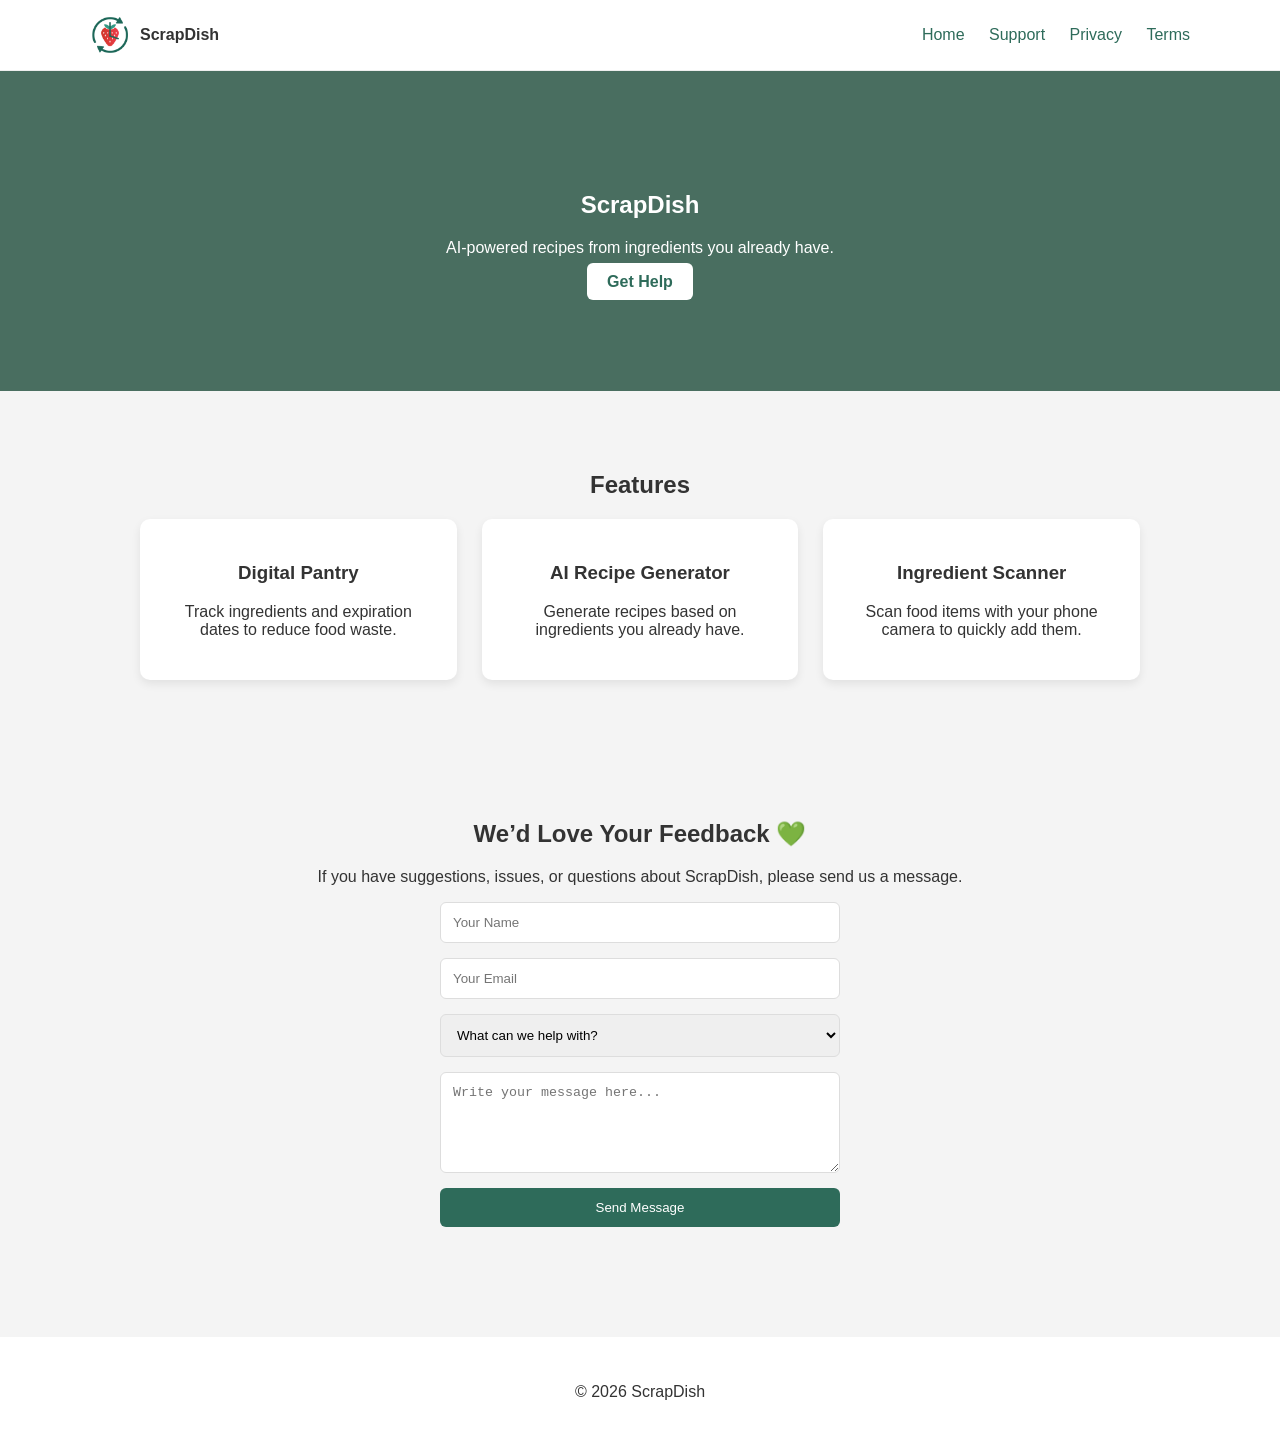
==== index.html @ 4ac2ebb9 "Initial ScrapDish support website" ====
<!doctype html>
<html lang="en">
  <head>
    <meta charset="UTF-8" />
    <meta name="viewport" content="width=device-width, initial-scale=1.0" />
    <title>ScrapDish Support</title>

    <link rel="stylesheet" href="css/styles.css" />
    <script defer src="js/script.js"></script>
  </head>

  <body>
    <nav>
      <div class="navContainer">
        <div class="brand">
          <img src="images/logo.png" class="logo" />
          <span>ScrapDish</span>
        </div>

        <div class="navLinks">
          <a href="index.html">Home</a>
          <a href="support.html">Support</a>
          <a href="privacy.html">Privacy</a>
          <a href="terms.html">Terms</a>
        </div>
      </div>
    </nav>

    <section class="hero">
      <h1>ScrapDish</h1>
      <p>AI-powered recipes from ingredients you already have.</p>

      <a class="primaryButton" href="support.html">Get Help</a>
    </section>

    <section class="features">
      <h2>Features</h2>

      <div class="featureGrid">
        <div class="card">
          <h3>Digital Pantry</h3>
          <p>Track ingredients and expiration dates to reduce food waste.</p>
        </div>

        <div class="card">
          <h3>AI Recipe Generator</h3>
          <p>Generate recipes based on ingredients you already have.</p>
        </div>

        <div class="card">
          <h3>Ingredient Scanner</h3>
          <p>Scan food items with your phone camera to quickly add them.</p>
        </div>
      </div>
    </section>

    <section class="feedback">
      <h2>We’d Love Your Feedback 💚</h2>

      <p>
        If you have suggestions, issues, or questions about ScrapDish, please
        send us a message.
      </p>

      <form id="feedbackForm">
        <input type="text" placeholder="Your Name" required />

        <input type="email" placeholder="Your Email" required />

        <select required>
          <option value="">What can we help with?</option>
          <option>General Feedback</option>
          <option>Bug Report</option>
          <option>Feature Suggestion</option>
          <option>Account Help</option>
        </select>

        <textarea
          placeholder="Write your message here..."
          rows="5"
          required
        ></textarea>

        <button type="submit">Send Message</button>
      </form>
    </section>

    <footer>
      <p>© 2026 ScrapDish</p>
    </footer>
  </body>
</html>
---- css/styles.css ----
body {
  font-family: Arial;
  margin: 0;
  background: #f4f4f4;
  color: #333;
}

nav {
  background: white;
  border-bottom: 1px solid #eee;
}

.navContainer {
  max-width: 1100px;
  margin: auto;
  display: flex;
  justify-content: space-between;
  align-items: center;
  padding: 15px;
}

.logo {
  height: 40px;
}

.brand {
  display: flex;
  align-items: center;
  gap: 10px;
  font-weight: 600;
}

.navLinks a {
  margin-left: 20px;
  text-decoration: none;
  color: #2e6b5a;
  font-weight: 500;
}

.hero {
  background: #496e60;
  color: white;
  text-align: center;
  padding: 100px 20px;
}

.primaryButton {
  background: white;
  color: #2e6b5a;
  padding: 10px 20px;
  border-radius: 6px;
  text-decoration: none;
  font-weight: 600;
}

.features {
  padding: 60px 20px;
  text-align: center;
}

.featureGrid {
  display: grid;
  grid-template-columns: repeat(auto-fit, minmax(250px, 1fr));
  gap: 25px;
  max-width: 1000px;
  margin: auto;
}

.card {
  background: white;
  padding: 25px;
  border-radius: 10px;
  box-shadow: 0 4px 10px rgba(0, 0, 0, 0.08);
}

.feedback {
  padding: 60px 20px;
  text-align: center;
}

.feedback form {
  max-width: 400px;
  margin: auto;
  display: flex;
  flex-direction: column;
  gap: 15px;
}

.feedback input,
.feedback select,
.feedback textarea {
  padding: 12px;
  border: 1px solid #ddd;
  border-radius: 6px;
}

.feedback button {
  background: #2e6b5a;
  color: white;
  border: none;
  padding: 12px;
  border-radius: 6px;
  cursor: pointer;
}

.pageHeader {
  text-align: center;
  padding: 60px;
}

.faqGrid {
  display: grid;
  grid-template-columns: repeat(auto-fit, minmax(250px, 1fr));
  gap: 25px;
  max-width: 1000px;
  margin: auto;
}

.faqCard {
  background: white;
  padding: 25px;
  border-radius: 10px;
  box-shadow: 0 4px 10px rgba(0, 0, 0, 0.08);
}

.contact {
  text-align: center;
  padding: 60px;
}

.contactBox {
  background: white;
  padding: 25px;
  display: inline-block;
  border-radius: 10px;
  box-shadow: 0 4px 10px rgba(0, 0, 0, 0.08);
}

.legal {
  max-width: 800px;
  margin: auto;
  padding: 60px 20px;
}

footer {
  text-align: center;
  padding: 30px;
  background: white;
  margin-top: 50px;
}
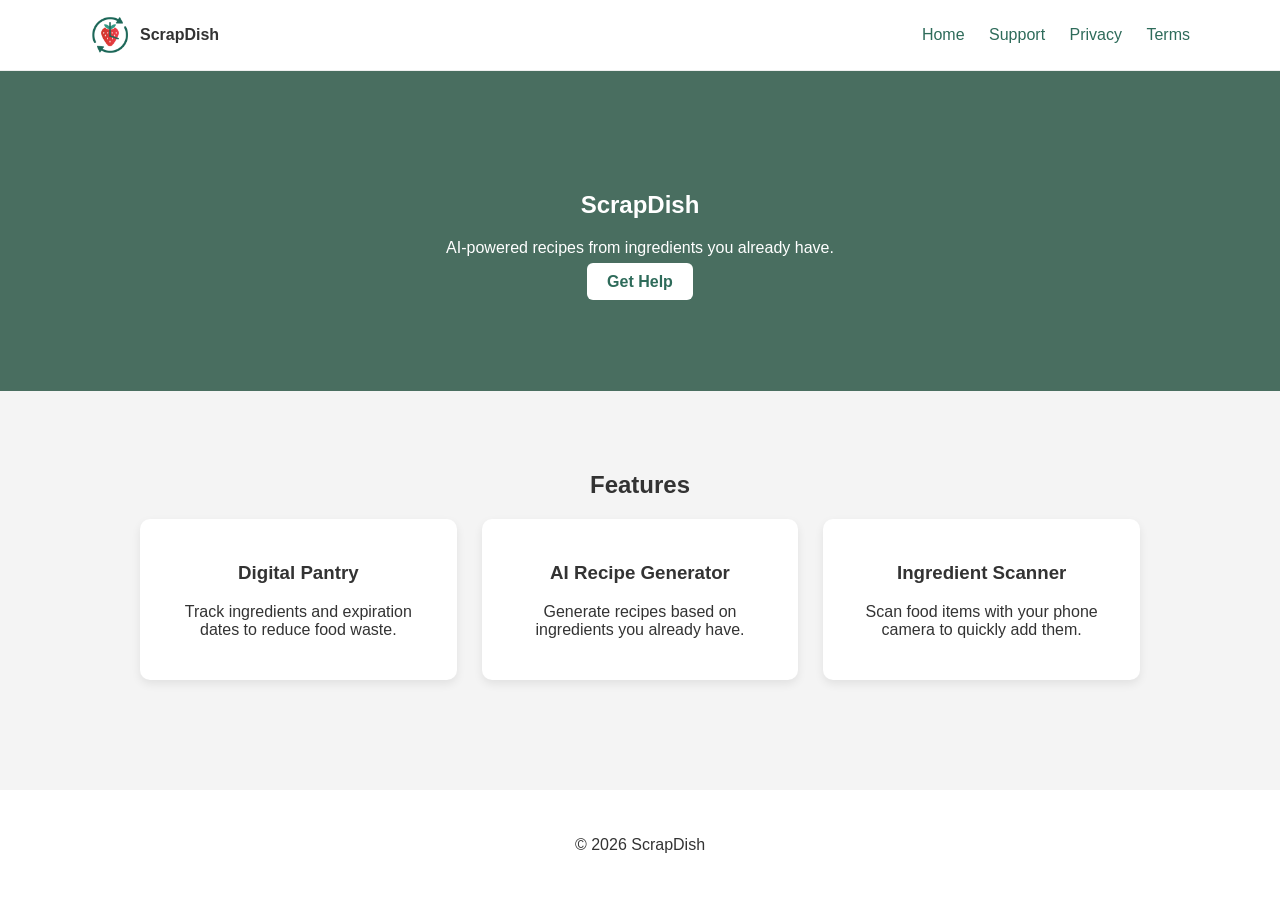
==== commit 395a7d31: "final working support site" ====
--- a/index.html
+++ b/index.html
@@ -6,7 +6,6 @@
     <title>ScrapDish Support</title>
 
     <link rel="stylesheet" href="css/styles.css" />
-    <script defer src="js/script.js"></script>
   </head>
 
   <body>
@@ -54,37 +53,6 @@
       </div>
     </section>
 
-    <section class="feedback">
-      <h2>We’d Love Your Feedback 💚</h2>
-
-      <p>
-        If you have suggestions, issues, or questions about ScrapDish, please
-        send us a message.
-      </p>
-
-      <form id="feedbackForm">
-        <input type="text" placeholder="Your Name" required />
-
-        <input type="email" placeholder="Your Email" required />
-
-        <select required>
-          <option value="">What can we help with?</option>
-          <option>General Feedback</option>
-          <option>Bug Report</option>
-          <option>Feature Suggestion</option>
-          <option>Account Help</option>
-        </select>
-
-        <textarea
-          placeholder="Write your message here..."
-          rows="5"
-          required
-        ></textarea>
-
-        <button type="submit">Send Message</button>
-      </form>
-    </section>
-
     <footer>
       <p>© 2026 ScrapDish</p>
     </footer>
--- a/css/styles.css
+++ b/css/styles.css
@@ -8,6 +8,10 @@
 nav {
   background: white;
   border-bottom: 1px solid #eee;
+}
+
+h2 {
+  text-align: center;
 }
 
 .navContainer {
@@ -106,6 +110,8 @@
 .pageHeader {
   text-align: center;
   padding: 60px;
+  background-color: #496e60;
+  color: white;
 }
 
 .faqGrid {
@@ -140,6 +146,8 @@
   max-width: 800px;
   margin: auto;
   padding: 60px 20px;
+  background-color: #496e60;
+  color: white;
 }
 
 footer {
